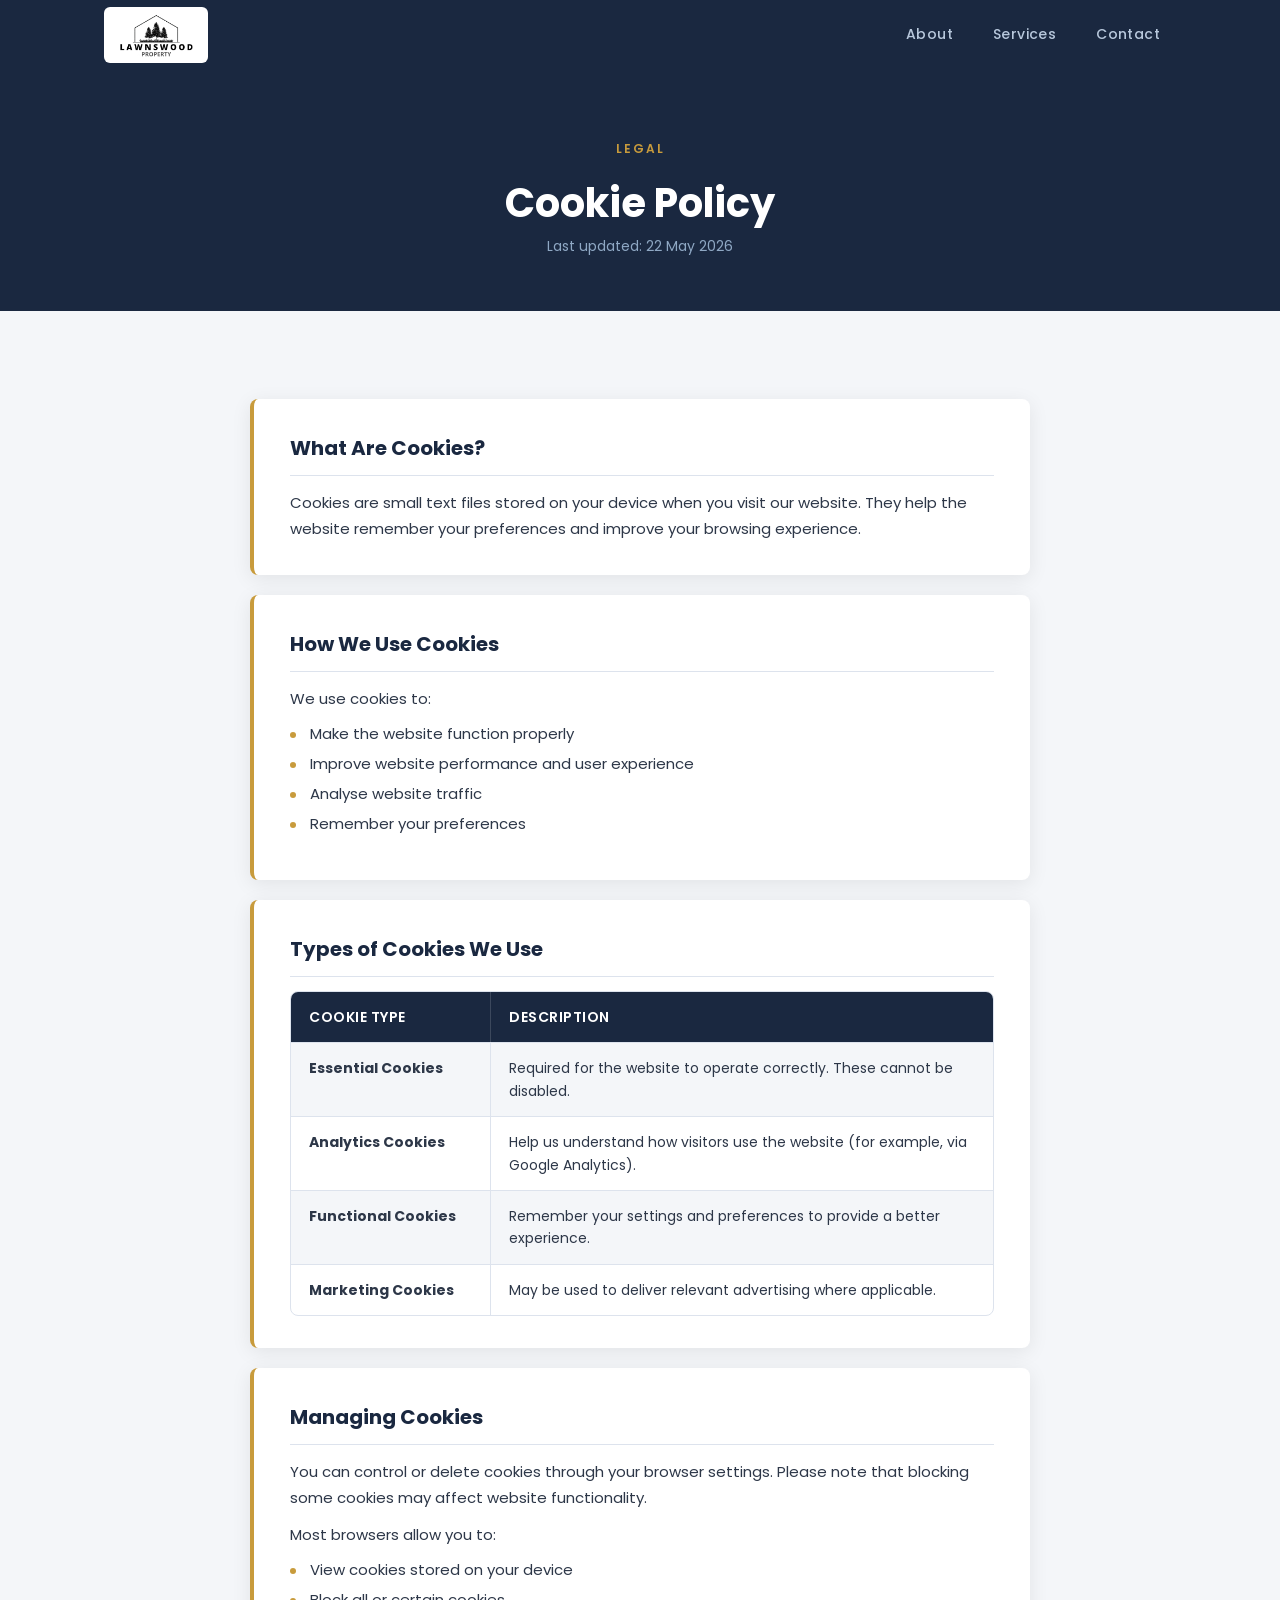
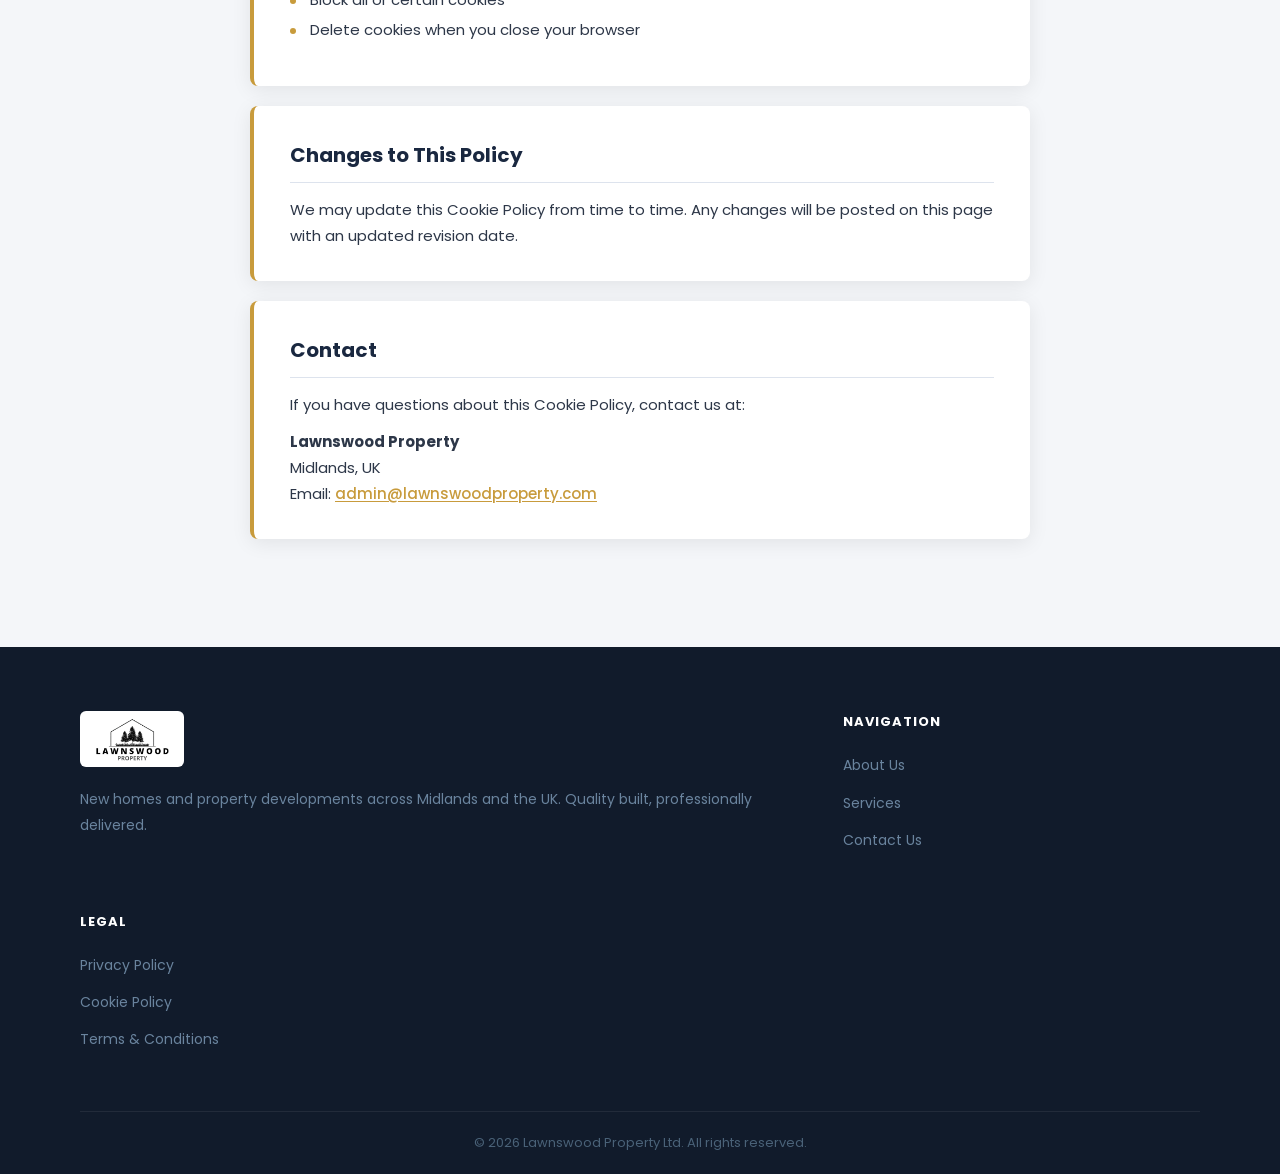
==== cookie-policy.html @ ce164199 "Add Privacy Policy, Cookie Policy, and Terms & Conditions pages with legal links in footer Co-Author" ====
<!DOCTYPE html>
<html lang="en">
<head>
  <meta charset="UTF-8" />
  <meta name="viewport" content="width=device-width, initial-scale=1.0" />
  <title>Cookie Policy | Lawnswood Property</title>
  <link rel="preconnect" href="https://fonts.googleapis.com" />
  <link rel="preconnect" href="https://fonts.gstatic.com" crossorigin />
  <link href="https://fonts.googleapis.com/css2?family=Poppins:wght@300;400;500;600;700;800&display=swap" rel="stylesheet" />
  <link rel="stylesheet" href="style.css" />
  <link rel="stylesheet" href="legal.css" />
</head>
<body>

  <!-- HEADER -->
  <header class="site-header" id="header">
    <div class="container header-inner">
      <a href="index.html" class="logo">
        <img src="lawnswood-logo.png" alt="Lawnswood Property" class="logo-img" />
      </a>
      <nav class="main-nav" id="mainNav">
        <ul>
          <li><a href="index.html#about">About</a></li>
          <li><a href="index.html#services">Services</a></li>
          <li><a href="index.html#contact">Contact</a></li>
        </ul>
      </nav>
      <button class="hamburger" id="hamburger" aria-label="Toggle menu" onclick="toggleMenu()">
        <span></span><span></span><span></span>
      </button>
    </div>
  </header>

  <!-- PAGE HERO -->
  <section class="legal-hero">
    <div class="container">
      <span class="eyebrow light">Legal</span>
      <h1>Cookie Policy</h1>
      <p>Last updated: 22 May 2026</p>
    </div>
  </section>

  <!-- CONTENT -->
  <section class="legal-content section bg-light">
    <div class="container">
      <div class="legal-body">

        <div class="legal-section">
          <h2>What Are Cookies?</h2>
          <p>Cookies are small text files stored on your device when you visit our website. They help the website remember your preferences and improve your browsing experience.</p>
        </div>

        <div class="legal-section">
          <h2>How We Use Cookies</h2>
          <p>We use cookies to:</p>
          <ul class="legal-list">
            <li>Make the website function properly</li>
            <li>Improve website performance and user experience</li>
            <li>Analyse website traffic</li>
            <li>Remember your preferences</li>
          </ul>
        </div>

        <div class="legal-section">
          <h2>Types of Cookies We Use</h2>
          <div class="cookie-table">
            <div class="cookie-row cookie-row--head">
              <div>Cookie Type</div>
              <div>Description</div>
            </div>
            <div class="cookie-row">
              <div><strong>Essential Cookies</strong></div>
              <div>Required for the website to operate correctly. These cannot be disabled.</div>
            </div>
            <div class="cookie-row">
              <div><strong>Analytics Cookies</strong></div>
              <div>Help us understand how visitors use the website (for example, via Google Analytics).</div>
            </div>
            <div class="cookie-row">
              <div><strong>Functional Cookies</strong></div>
              <div>Remember your settings and preferences to provide a better experience.</div>
            </div>
            <div class="cookie-row">
              <div><strong>Marketing Cookies</strong></div>
              <div>May be used to deliver relevant advertising where applicable.</div>
            </div>
          </div>
        </div>

        <div class="legal-section">
          <h2>Managing Cookies</h2>
          <p>You can control or delete cookies through your browser settings. Please note that blocking some cookies may affect website functionality.</p>
          <p>Most browsers allow you to:</p>
          <ul class="legal-list">
            <li>View cookies stored on your device</li>
            <li>Block all or certain cookies</li>
            <li>Delete cookies when you close your browser</li>
          </ul>
        </div>

        <div class="legal-section">
          <h2>Changes to This Policy</h2>
          <p>We may update this Cookie Policy from time to time. Any changes will be posted on this page with an updated revision date.</p>
        </div>

        <div class="legal-section">
          <h2>Contact</h2>
          <p>If you have questions about this Cookie Policy, contact us at:</p>
          <p><strong>Lawnswood Property</strong><br />Midlands, UK<br />Email: <a href="mailto:admin@lawnswoodproperty.com">admin@lawnswoodproperty.com</a></p>
        </div>

      </div>
    </div>
  </section>

  <!-- FOOTER -->
  <footer class="site-footer">
    <div class="container footer-inner">
      <div class="footer-col brand-col">
        <a href="index.html" class="logo footer-logo">
          <img src="lawnswood-logo.png" alt="Lawnswood Property" class="logo-img" />
        </a>
        <p>New homes and property developments across Midlands and the UK. Quality built, professionally delivered.</p>
      </div>
      <div class="footer-col">
        <h4>Navigation</h4>
        <ul>
          <li><a href="index.html#about">About Us</a></li>
          <li><a href="index.html#services">Services</a></li>
          <li><a href="index.html#contact">Contact Us</a></li>
        </ul>
      </div>
      <div class="footer-col">
        <h4>Legal</h4>
        <ul>
          <li><a href="privacy-policy.html">Privacy Policy</a></li>
          <li><a href="cookie-policy.html">Cookie Policy</a></li>
          <li><a href="terms-conditions.html">Terms &amp; Conditions</a></li>
        </ul>
      </div>
    </div>
    <div class="footer-bottom">
      <div class="container">
        <p>&copy; <span id="year"></span> Lawnswood Property Ltd. All rights reserved.</p>
      </div>
    </div>
  </footer>

  <script>
    document.getElementById('year').textContent = new Date().getFullYear();
    const header = document.getElementById('header');
    window.addEventListener('scroll', () => {
      header.classList.toggle('scrolled', window.scrollY > 40);
    });
    function toggleMenu() {
      document.getElementById('mainNav').classList.toggle('open');
      document.getElementById('hamburger').classList.toggle('active');
    }
    document.addEventListener('click', (e) => {
      const nav = document.getElementById('mainNav');
      const btn = document.getElementById('hamburger');
      if (!nav.contains(e.target) && !btn.contains(e.target)) {
        nav.classList.remove('open');
        btn.classList.remove('active');
      }
    });
  </script>

</body>
</html>
---- style.css ----
/* ===========================
   LAWNSWOOD PROPERTY – STYLES
   =========================== */

/* ---- RESET & VARIABLES ---- */
*, *::before, *::after { box-sizing: border-box; margin: 0; padding: 0; }

:root {
  --navy:      #1a2840;
  --navy-deep: #111b2b;
  --gold:      #c89b3c;
  --gold-dark: #a87c28;
  --light:     #f4f6f9;
  --white:     #ffffff;
  --text:      #2d3748;
  --muted:     #64748b;
  --border:    #dde3ed;
  --radius:    8px;
  --shadow:    0 4px 20px rgba(0,0,0,0.08);
  --shadow-lg: 0 10px 40px rgba(0,0,0,0.12);
  --transition: 0.25s ease;
  --font: 'Poppins', 'Segoe UI', Arial, sans-serif;
  --max-w: 1120px;
}

html { scroll-behavior: smooth; }

body {
  font-family: var(--font);
  color: var(--text);
  line-height: 1.7;
  font-size: 16px;
  overflow-x: hidden;
}

a { color: inherit; text-decoration: none; transition: color var(--transition); }
ul { list-style: none; }
img { display: block; max-width: 100%; height: auto; }
address { font-style: normal; }

/* ---- LAYOUT ---- */
.container {
  max-width: var(--max-w);
  margin: 0 auto;
  padding: 0 24px;
}

.section { padding: 88px 0; }
.bg-light { background: var(--light); }
.bg-navy  { background: var(--navy); }

.two-col {
  display: grid;
  grid-template-columns: 1fr 1fr;
  gap: 64px;
  align-items: center;
}

/* ---- EYEBROW / SECTION HEADS ---- */
.eyebrow {
  display: inline-block;
  font-size: 12px;
  font-weight: 600;
  letter-spacing: 2px;
  text-transform: uppercase;
  color: var(--gold);
  margin-bottom: 10px;
}
.eyebrow.light { color: var(--gold); }

.section-head {
  text-align: center;
  margin-bottom: 52px;
}

.section-title {
  font-size: 32px;
  font-weight: 700;
  color: var(--navy);
  line-height: 1.25;
  margin-bottom: 12px;
}
.section-title.light { color: var(--white); }

.section-sub {
  color: var(--muted);
  font-size: 16px;
  max-width: 560px;
  margin: 0 auto;
}

/* ---- HEADER ---- */
.site-header {
  background: var(--navy);
  position: sticky;
  top: 0;
  z-index: 1000;
  transition: box-shadow var(--transition);
}
.site-header.scrolled {
  box-shadow: 0 2px 24px rgba(0,0,0,0.30);
}

.header-inner {
  display: flex;
  align-items: center;
  justify-content: space-between;
  height: 70px;
  gap: 20px;
}

.logo {
  display: flex;
  align-items: center;
  flex-shrink: 0;
  background: #ffffff;
  padding: 5px 14px;
  border-radius: 6px;
  transition: opacity 0.2s;
}
.logo:hover { opacity: 0.9; }

.logo-img {
  height: 46px;
  width: auto;
  display: block;
}

/* Footer logo - Matching Header Style */
.footer-logo {
  display: inline-flex;
  align-items: center;
  background: #ffffff;
  padding: 5px 14px;
  border-radius: 6px;
  transition: opacity 0.2s;
  margin-bottom: 20px;
}
.footer-logo:hover { opacity: 0.9; }

.footer-logo .logo-img { 
  height: 46px; 
  width: auto;
  display: block;
}

.main-nav ul {
  display: flex;
  align-items: center;
  gap: 8px;
}
.main-nav a {
  display: block;
  padding: 8px 16px;
  color: #b8c8dc;
  font-size: 14px;
  font-weight: 500;
  letter-spacing: 0.4px;
  border-radius: 4px;
  transition: color var(--transition), background var(--transition);
}
.main-nav a:hover { color: var(--white); background: rgba(255,255,255,0.08); }

/* Hamburger */
.hamburger {
  display: none;
  flex-direction: column;
  justify-content: center;
  gap: 5px;
  width: 40px;
  height: 40px;
  background: none;
  border: none;
  cursor: pointer;
  padding: 4px;
  flex-shrink: 0;
}
.hamburger span {
  display: block;
  height: 2px;
  background: var(--white);
  border-radius: 2px;
  transition: transform 0.3s, opacity 0.3s, width 0.3s;
  width: 100%;
}
.hamburger.active span:nth-child(1) { transform: translateY(7px) rotate(45deg); }
.hamburger.active span:nth-child(2) { opacity: 0; width: 0; }
.hamburger.active span:nth-child(3) { transform: translateY(-7px) rotate(-45deg); }

/* ---- HERO ---- */
.hero {
  position: relative;
  min-height: 600px;
  display: flex;
  align-items: center;
}

.hero-bg {
  position: absolute;
  inset: 0;
  overflow: hidden;
}
.hero-img-placeholder {
  width: 100%;
  height: 100%;
  background: linear-gradient(135deg, #1a2840 0%, #2c4a6e 45%, #3a6490 100%);
}

.hero-overlay {
  position: absolute;
  inset: 0;
  z-index: 2;
  display: flex;
  align-items: center;
  width: 100%;
  background: linear-gradient(
    105deg,
    rgba(10,18,32,0.88) 0%,
    rgba(10,18,32,0.70) 55%,
    rgba(10,18,32,0.20) 100%
  );
}

.hero-content { max-width: 600px; }

.hero-tag {
  display: inline-block;
  background: var(--gold);
  color: var(--white);
  font-size: 11px;
  font-weight: 600;
  letter-spacing: 2px;
  text-transform: uppercase;
  padding: 6px 14px;
  border-radius: 4px;
  margin-bottom: 20px;
}

.hero-overlay h1 {
  font-size: clamp(30px, 5vw, 50px);
  font-weight: 800;
  color: var(--white);
  line-height: 1.15;
  margin-bottom: 18px;
}

.hero-sub {
  color: #b0c4d8;
  font-size: 17px;
  margin-bottom: 36px;
  max-width: 480px;
}

.desktop-br { display: inline; }

.hero-btns { display: flex; gap: 14px; flex-wrap: wrap; }

/* ---- BUTTONS ---- */
.btn-primary {
  display: inline-block;
  background: var(--gold);
  color: var(--white);
  padding: 14px 32px;
  border-radius: var(--radius);
  font-weight: 600;
  font-size: 15px;
  border: 2px solid var(--gold);
  cursor: pointer;
  font-family: var(--font);
  transition: background var(--transition), transform var(--transition), box-shadow var(--transition);
}
.btn-primary:hover {
  background: var(--gold-dark);
  border-color: var(--gold-dark);
  transform: translateY(-2px);
  box-shadow: 0 6px 20px rgba(200,155,60,0.35);
}
.btn-full { width: 100%; text-align: center; }

.btn-ghost {
  display: inline-block;
  background: transparent;
  color: var(--white);
  padding: 14px 32px;
  border-radius: var(--radius);
  font-weight: 600;
  font-size: 15px;
  border: 2px solid rgba(255,255,255,0.5);
  transition: border-color var(--transition), background var(--transition);
}
.btn-ghost:hover { border-color: var(--white); background: rgba(255,255,255,0.08); }

.btn-secondary {
  display: inline-block;
  background: transparent;
  color: var(--navy);
  padding: 13px 30px;
  border-radius: var(--radius);
  font-weight: 600;
  font-size: 15px;
  border: 2px solid var(--navy);
  transition: background var(--transition), color var(--transition);
}
.btn-secondary:hover { background: var(--navy); color: var(--white); }

.btn-outline {
  display: inline-block;
  background: transparent;
  color: var(--gold);
  padding: 10px 24px;
  border-radius: var(--radius);
  font-weight: 600;
  font-size: 14px;
  border: 2px solid var(--gold);
  transition: background var(--transition), color var(--transition);
}
.btn-outline:hover { background: var(--gold); color: var(--white); }

/* ---- WELCOME / ABOUT ---- */
.welcome .text-col h2 {
  font-size: clamp(22px, 3vw, 30px);
  font-weight: 700;
  color: var(--navy);
  margin-bottom: 16px;
  line-height: 1.3;
}
.welcome .text-col p { color: var(--muted); margin-bottom: 14px; }

.img-placeholder {
  background: linear-gradient(135deg, #c8d8ea 0%, #a8bdd4 100%);
  border-radius: var(--radius);
  height: 380px;
  display: flex;
  align-items: center;
  justify-content: center;
  color: #6e8ea8;
  font-size: 14px;
  letter-spacing: 0.5px;
  border: 2px dashed #9ab4cc;
}

.stats-row {
  display: grid;
  grid-template-columns: repeat(3, 1fr);
  gap: 16px;
  margin: 28px 0 32px;
  border-top: 1px solid var(--border);
  padding-top: 28px;
}
.stat { text-align: center; }
.stat strong {
  display: block;
  font-size: 28px;
  font-weight: 800;
  color: var(--gold);
  line-height: 1;
  margin-bottom: 4px;
}
.stat span { font-size: 12px; color: var(--muted); font-weight: 500; text-transform: uppercase; letter-spacing: 0.5px; }

/* ---- SERVICES / CARDS ---- */
.cards {
  display: grid;
  grid-template-columns: repeat(3, 1fr);
  gap: 28px;
}

.card {
  background: var(--white);
  border-radius: var(--radius);
  padding: 40px 32px;
  text-align: center;
  box-shadow: var(--shadow);
  border-top: 4px solid var(--gold);
  transition: transform var(--transition), box-shadow var(--transition);
}
.card:hover { transform: translateY(-6px); box-shadow: var(--shadow-lg); }

.card-icon {
  width: 56px;
  height: 56px;
  margin: 0 auto 20px;
  color: var(--gold);
  background: rgba(200,155,60,0.10);
  border-radius: 50%;
  display: flex;
  align-items: center;
  justify-content: center;
  padding: 14px;
}
.card-icon svg { width: 100%; height: 100%; }

.card h3 {
  font-size: 18px;
  font-weight: 700;
  color: var(--navy);
  margin-bottom: 10px;
}
.card p { color: var(--muted); font-size: 15px; }

/* ---- PROPERTIES ---- */
.properties-grid {
  display: grid;
  grid-template-columns: repeat(3, 1fr);
  gap: 28px;
}

.property-card {
  background: var(--white);
  border-radius: var(--radius);
  overflow: hidden;
  box-shadow: var(--shadow);
  transition: transform var(--transition), box-shadow var(--transition);
  display: flex;
  flex-direction: column;
}
.property-card:hover { transform: translateY(-6px); box-shadow: var(--shadow-lg); }

.prop-img-placeholder {
  background: linear-gradient(135deg, #c0d4e8 0%, #9ab4cc 100%);
  height: 210px;
  display: flex;
  align-items: center;
  justify-content: center;
  color: #5a80a0;
  font-size: 13px;
  letter-spacing: 0.5px;
  border-bottom: 2px dashed #88aac4;
  flex-shrink: 0;
}

.prop-info {
  padding: 24px;
  display: flex;
  flex-direction: column;
  flex: 1;
}

.prop-location {
  display: flex;
  align-items: center;
  gap: 5px;
  color: var(--gold);
  font-size: 13px;
  font-weight: 600;
  margin-bottom: 8px;
}
.prop-location svg { flex-shrink: 0; }

.prop-info h3 {
  font-size: 18px;
  font-weight: 700;
  color: var(--navy);
  margin-bottom: 10px;
}
.prop-info p { color: var(--muted); font-size: 14px; margin-bottom: 20px; flex: 1; }

/* ---- WHY ---- */
.why-grid {
  display: grid;
  grid-template-columns: repeat(4, 1fr);
  gap: 28px;
}

.why-item {
  padding: 32px 20px;
  border-radius: var(--radius);
  background: rgba(255,255,255,0.04);
  border: 1px solid rgba(255,255,255,0.07);
  text-align: center;
  transition: background var(--transition);
}
.why-item:hover { background: rgba(255,255,255,0.08); }

.why-num {
  display: block;
  font-size: 42px;
  font-weight: 800;
  color: var(--gold);
  line-height: 1;
  margin-bottom: 12px;
}
.why-item h4 {
  font-size: 16px;
  font-weight: 700;
  color: var(--white);
  margin-bottom: 10px;
}
.why-item p { color: #8fa8c4; font-size: 14px; line-height: 1.6; }

/* ---- CONTACT ---- */
.contact-centered {
  max-width: 680px;
  margin: 0 auto;
}

.contact-email-wrap {
  display: flex;
  flex-direction: column;
  align-items: center;
  gap: 24px;
  padding: 48px 32px;
  background: var(--white);
  border-radius: var(--radius);
  box-shadow: var(--shadow);
  border-top: 4px solid var(--gold);
  text-align: center;
}

.contact-email-text {
  font-size: 18px;
  font-weight: 600;
  color: var(--navy);
  letter-spacing: 0.3px;
}

.contact-info { display: flex; flex-direction: column; gap: 28px; }

.info-item {
  display: flex;
  align-items: flex-start;
  gap: 16px;
  padding: 20px;
  background: var(--white);
  border-radius: var(--radius);
  box-shadow: var(--shadow);
  border-left: 4px solid var(--gold);
}
.info-icon {
  width: 40px;
  height: 40px;
  background: rgba(200,155,60,0.12);
  border-radius: 50%;
  display: flex;
  align-items: center;
  justify-content: center;
  color: var(--gold);
  flex-shrink: 0;
  padding: 8px;
}
.info-icon svg { width: 100%; height: 100%; }
.info-item div strong {
  display: block;
  font-size: 13px;
  font-weight: 600;
  color: var(--navy);
  text-transform: uppercase;
  letter-spacing: 0.5px;
  margin-bottom: 4px;
}
.info-item div a,
.info-item div span {
  font-size: 15px;
  color: var(--muted);
}
.info-item div a:hover { color: var(--gold); }

/* FORM */
.contact-form {
  background: var(--white);
  border-radius: var(--radius);
  padding: 40px;
  box-shadow: var(--shadow);
  display: flex;
  flex-direction: column;
  gap: 18px;
}

.form-row {
  display: grid;
  grid-template-columns: 1fr 1fr;
  gap: 18px;
}

.form-group { display: flex; flex-direction: column; gap: 6px; }
.form-group label { font-size: 13px; font-weight: 600; color: var(--navy); }

.form-group input,
.form-group select,
.form-group textarea {
  padding: 12px 16px;
  border: 1.5px solid var(--border);
  border-radius: var(--radius);
  font-size: 15px;
  font-family: var(--font);
  color: var(--text);
  background: var(--white);
  transition: border-color var(--transition), box-shadow var(--transition);
  resize: vertical;
  appearance: none;
}
.form-group input:focus,
.form-group select:focus,
.form-group textarea:focus {
  outline: none;
  border-color: var(--gold);
  box-shadow: 0 0 0 3px rgba(200,155,60,0.15);
}
.form-group select { background-image: url("data:image/svg+xml,%3Csvg xmlns='http://www.w3.org/2000/svg' width='12' height='8' viewBox='0 0 12 8'%3E%3Cpath d='M1 1l5 5 5-5' stroke='%2364748b' stroke-width='1.5' fill='none' stroke-linecap='round'/%3E%3C/svg%3E"); background-repeat: no-repeat; background-position: right 16px center; padding-right: 40px; }

.form-msg {
  margin-top: 8px;
  padding: 12px 16px;
  border-radius: var(--radius);
  font-size: 14px;
  font-weight: 500;
}
.form-msg.success { background: #d4edda; color: #155724; border: 1px solid #c3e6cb; }

/* ---- FOOTER ---- */
.site-footer { background: var(--navy-deep); color: #8a9fb8; }

.footer-inner {
  display: grid;
  grid-template-columns: 2fr 1fr;
  gap: 48px;
  padding: 64px 0 48px;
  border-bottom: 1px solid rgba(255,255,255,0.07);
}

.footer-col p { font-size: 14px; line-height: 1.8; color: #6a849e; }
.footer-col address p { margin-bottom: 4px; }
.footer-col address a { color: #6a849e; transition: color var(--transition); }
.footer-col address a:hover { color: var(--gold); }

.footer-col h4 {
  font-size: 13px;
  font-weight: 700;
  color: var(--white);
  text-transform: uppercase;
  letter-spacing: 1px;
  margin-bottom: 18px;
}
.footer-col ul li { margin-bottom: 10px; }
.footer-col ul a { font-size: 14px; color: #6a849e; transition: color var(--transition); }
.footer-col ul a:hover { color: var(--gold); }

.footer-bottom { padding: 20px 0; }
.footer-bottom p { font-size: 13px; color: #4a6278; text-align: center; }

/* ---- IMAGE STYLES ---- */

/* Hero real image */
.hero-bg img {
  position: absolute;
  inset: 0;
  width: 100%;
  height: 100%;
  object-fit: cover;
  object-position: center;
  display: block;
}

/* About section real image */
.about-img {
  width: 100%;
  height: 400px;
  object-fit: cover;
  object-position: center;
  border-radius: var(--radius);
  box-shadow: var(--shadow-lg);
  display: block;
}

/* Property card real image */
.prop-img {
  width: 100%;
  height: 220px;
  object-fit: cover;
  object-position: center;
  display: block;
  transition: transform 0.4s ease;
}
.property-card:hover .prop-img { transform: scale(1.04); }
.property-card { overflow: hidden; }

/* ============================
   RESPONSIVE
   ============================ */

/* Tablet -1024px and below */
@media (max-width: 1024px) {
  .why-grid { grid-template-columns: repeat(2, 1fr); }
}

/* Small Tablet -860px and below */
@media (max-width: 860px) {
  .section { padding: 64px 0; }
  .section-title { font-size: 26px; }
  .section-head { margin-bottom: 40px; }

  .two-col { grid-template-columns: 1fr; gap: 40px; }

  /* Move image below text on mobile */
  .welcome .img-col { order: -1; }

  .cards { grid-template-columns: 1fr 1fr; }
  .properties-grid { grid-template-columns: 1fr 1fr; }

  .contact-grid { grid-template-columns: 1fr; gap: 40px; }

  .footer-inner {
    grid-template-columns: 1fr;
    gap: 32px;
    padding-top: 48px;
  }
  .brand-col { grid-column: 1 / -1; }

  /* Mobile nav */
  .hamburger { display: flex; }

  .main-nav {
    position: absolute;
    top: 70px;
    left: 0;
    right: 0;
    background: var(--navy-deep);
    overflow: hidden;
    max-height: 0;
    transition: max-height 0.35s ease, padding 0.35s ease;
    z-index: 999;
    border-top: 1px solid rgba(255,255,255,0.06);
  }
  .main-nav.open { max-height: 300px; padding: 12px 0 20px; }

  .main-nav ul { flex-direction: column; gap: 0; }
  .main-nav a {
    padding: 13px 28px;
    border-radius: 0;
    font-size: 15px;
    border-bottom: 1px solid rgba(255,255,255,0.05);
  }
}

/* Mobile -600px and below */
@media (max-width: 600px) {
  .section { padding: 52px 0; }

  .hero { min-height: 480px; }
  .hero-btns { flex-direction: column; gap: 12px; }
  .btn-primary, .btn-ghost, .btn-secondary { text-align: center; display: block; }
  .desktop-br { display: none; }

  .cards { grid-template-columns: 1fr; }
  .properties-grid { grid-template-columns: 1fr; }
  .why-grid { grid-template-columns: 1fr; }
  .footer-inner { 
    grid-template-columns: 1fr; 
    padding-left: 20px;
    padding-right: 20px;
  }
  .footer-bottom {
    padding-left: 20px;
    padding-right: 20px;
  }

  .form-row { grid-template-columns: 1fr; }

  .contact-form { padding: 28px 20px; }

  .stats-row { grid-template-columns: repeat(3, 1fr); gap: 8px; }
  .stat strong { font-size: 22px; }

  .img-placeholder { height: 260px; }

  .logo-text { font-size: 18px; }

  .section-title { font-size: 22px; }
}

/* Very small -380px and below */
@media (max-width: 380px) {
  .container { padding: 0 16px; }
  .hero-overlay h1 { font-size: 26px; }
  .stats-row { grid-template-columns: 1fr; }
}
---- legal.css ----
/* ---- LEGAL PAGES ---- */

.legal-hero {
  background: var(--navy);
  padding: 64px 0 52px;
  text-align: center;
}

.legal-hero h1 {
  font-size: 40px;
  font-weight: 700;
  color: var(--white);
  margin: 10px 0 8px;
  line-height: 1.2;
}

.legal-hero p {
  color: #8fa8c4;
  font-size: 14px;
}

/* Content body */
.legal-body {
  max-width: 780px;
  margin: 0 auto;
}

.legal-section {
  background: var(--white);
  border-radius: var(--radius);
  padding: 32px 36px;
  margin-bottom: 20px;
  box-shadow: var(--shadow);
  border-left: 4px solid var(--gold);
}

.legal-section h2 {
  font-size: 20px;
  font-weight: 700;
  color: var(--navy);
  margin-bottom: 14px;
  padding-bottom: 10px;
  border-bottom: 1px solid var(--border);
}

.legal-section h3 {
  font-size: 15px;
  font-weight: 600;
  color: var(--navy);
  margin: 18px 0 8px;
}

.legal-section p {
  color: var(--text);
  font-size: 15px;
  line-height: 1.75;
  margin-bottom: 10px;
}

.legal-section p:last-child { margin-bottom: 0; }

.legal-section a {
  color: var(--gold);
  font-weight: 500;
  text-decoration: underline;
  text-underline-offset: 2px;
}

.legal-section a:hover { color: var(--gold-dark); }

.legal-list {
  list-style: none;
  padding: 0;
  margin: 8px 0 12px;
}

.legal-list li {
  position: relative;
  padding-left: 20px;
  font-size: 15px;
  color: var(--text);
  margin-bottom: 6px;
  line-height: 1.6;
}

.legal-list li::before {
  content: '';
  position: absolute;
  left: 0;
  top: 10px;
  width: 6px;
  height: 6px;
  border-radius: 50%;
  background: var(--gold);
}

/* Cookie table */
.cookie-table {
  border: 1px solid var(--border);
  border-radius: var(--radius);
  overflow: hidden;
  margin-top: 14px;
}

.cookie-row {
  display: grid;
  grid-template-columns: 200px 1fr;
  gap: 0;
  border-bottom: 1px solid var(--border);
}

.cookie-row:last-child { border-bottom: none; }

.cookie-row--head {
  background: var(--navy);
  font-size: 13px;
  font-weight: 600;
  color: var(--white);
  letter-spacing: 0.5px;
  text-transform: uppercase;
}

.cookie-row > div {
  padding: 14px 18px;
  font-size: 14px;
  color: var(--text);
  line-height: 1.6;
  border-right: 1px solid var(--border);
}

.cookie-row > div:last-child { border-right: none; }
.cookie-row--head > div { color: var(--white); border-right-color: rgba(255,255,255,0.15); }

.cookie-row:nth-child(even) { background: var(--light); }

/* Responsive */
@media (max-width: 600px) {
  .legal-hero h1 { font-size: 28px; }
  .legal-section { padding: 22px 18px; }

  .cookie-row {
    grid-template-columns: 1fr;
  }
  .cookie-row--head > div:last-child,
  .cookie-row > div:first-child {
    border-bottom: 1px solid rgba(255,255,255,0.15);
  }
  .cookie-row > div:first-child {
    border-right: none;
    border-bottom: 1px solid var(--border);
    background: rgba(200,155,60,0.06);
  }
}
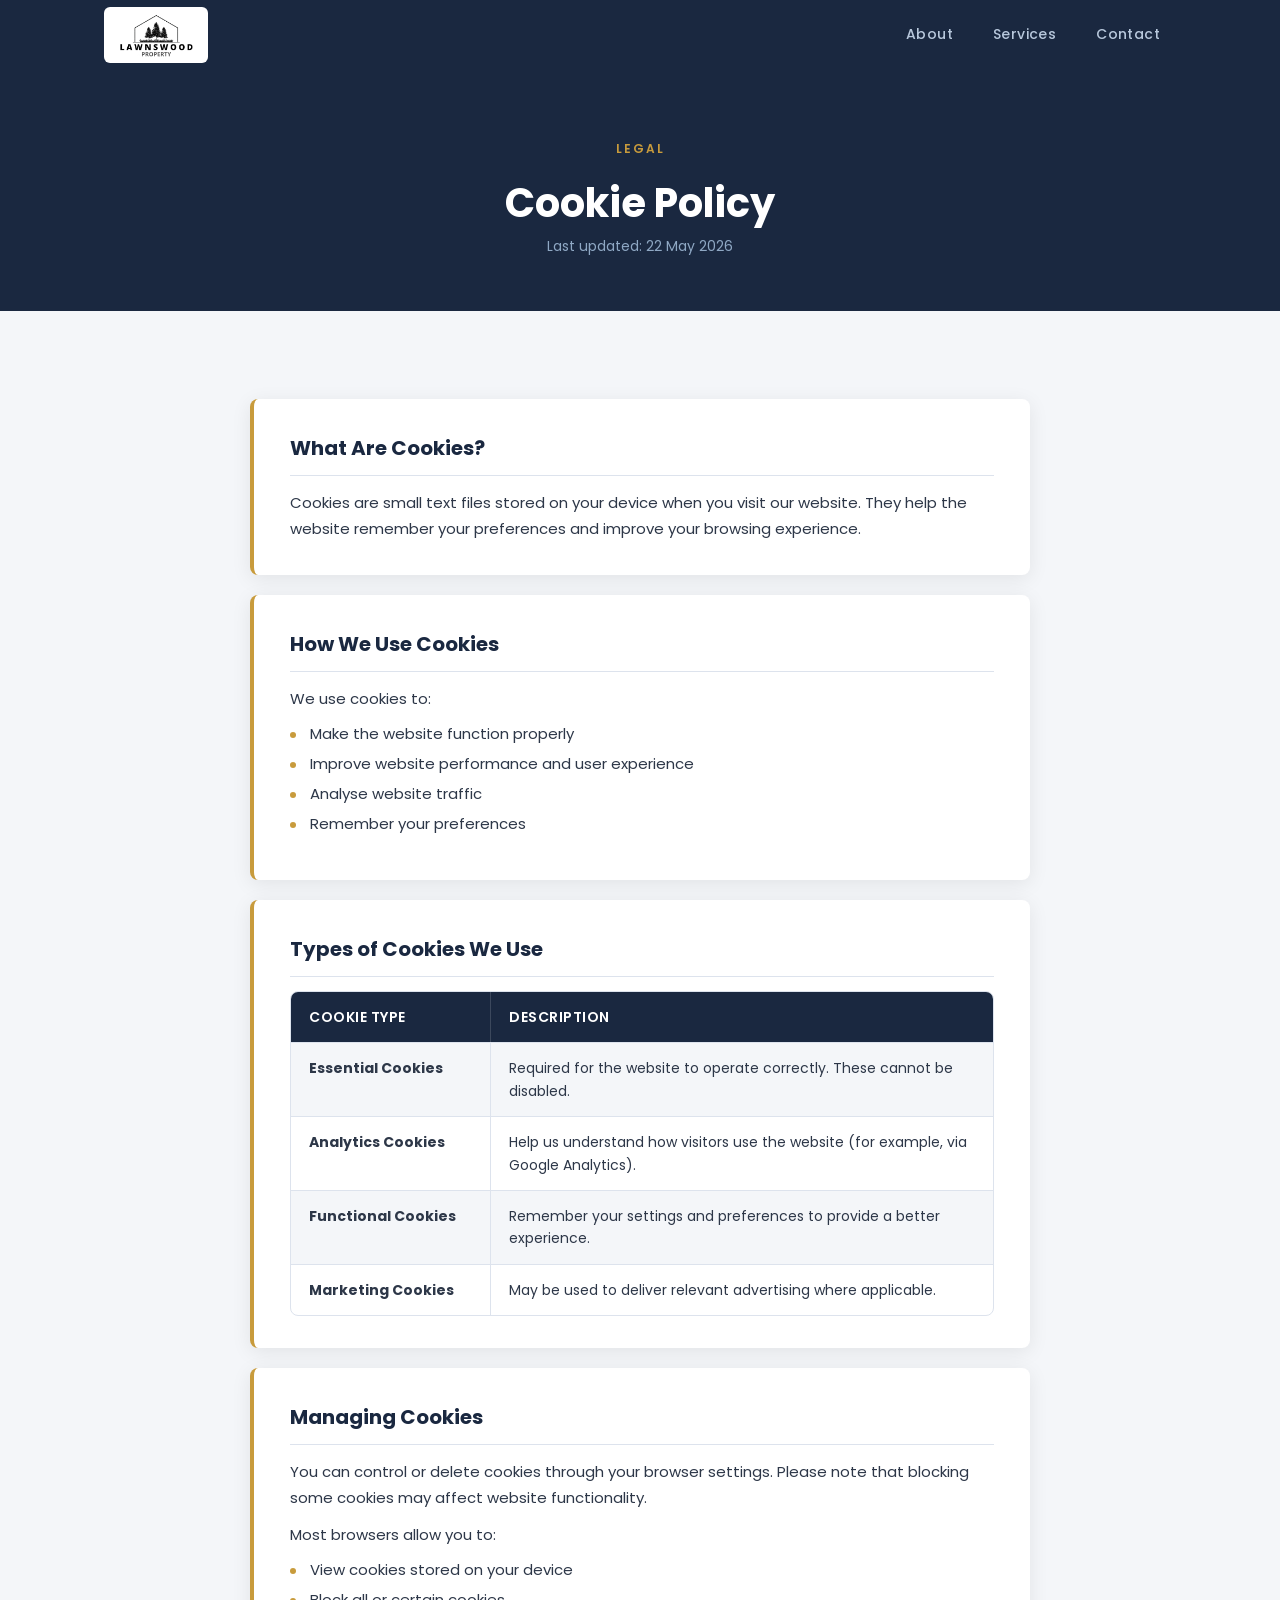
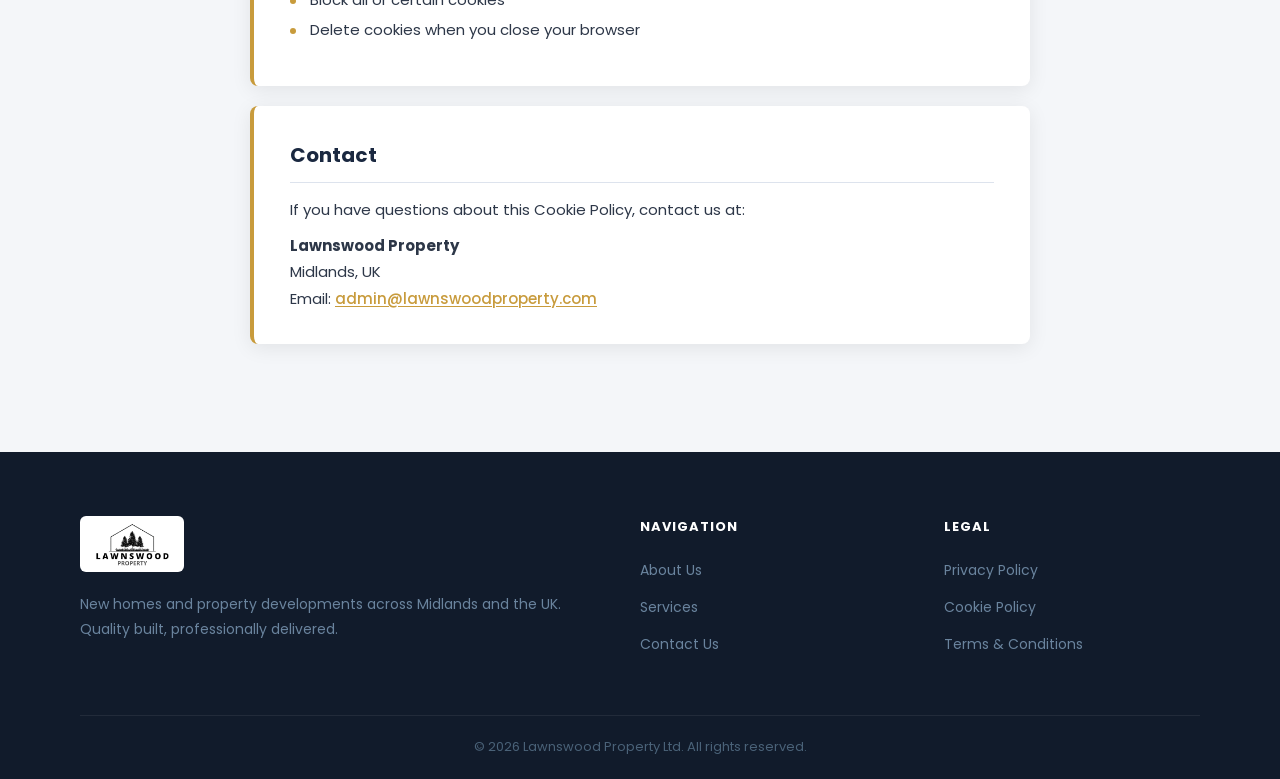
==== commit 705143b8: "Update HTML pages and add README with legal documents Co-Authored-By: Claude Sonnet 4.6 <noreply@ant" ====
--- a/cookie-policy.html
+++ b/cookie-policy.html
@@ -98,10 +98,10 @@
           </ul>
         </div>
 
-        <div class="legal-section">
+        <!-- <div class="legal-section">
           <h2>Changes to This Policy</h2>
           <p>We may update this Cookie Policy from time to time. Any changes will be posted on this page with an updated revision date.</p>
-        </div>
+        </div> -->
 
         <div class="legal-section">
           <h2>Contact</h2>
--- a/style.css
+++ b/style.css
@@ -341,7 +341,7 @@
 
 .stats-row {
   display: grid;
-  grid-template-columns: repeat(3, 1fr);
+  grid-template-columns: repeat(2, 1fr);
   gap: 16px;
   margin: 28px 0 32px;
   border-top: 1px solid var(--border);
@@ -612,7 +612,7 @@
 
 .footer-inner {
   display: grid;
-  grid-template-columns: 2fr 1fr;
+  grid-template-columns: 2fr 1fr 1fr;
   gap: 48px;
   padding: 64px 0 48px;
   border-bottom: 1px solid rgba(255,255,255,0.07);
@@ -678,42 +678,83 @@
    RESPONSIVE
    ============================ */
 
-/* Tablet -1024px and below */
+/* ── Large Desktop  ≤ 1200px ── */
+@media (max-width: 1200px) {
+  .why-grid  { grid-template-columns: repeat(2, 1fr); }
+  .footer-inner { gap: 36px; }
+}
+
+/* ── Laptop / iPad Landscape  ≤ 1024px ── */
 @media (max-width: 1024px) {
-  .why-grid { grid-template-columns: repeat(2, 1fr); }
-}
-
-/* Small Tablet -860px and below */
-@media (max-width: 860px) {
-  .section { padding: 64px 0; }
-  .section-title { font-size: 26px; }
-  .section-head { margin-bottom: 40px; }
-
-  .two-col { grid-template-columns: 1fr; gap: 40px; }
-
-  /* Move image below text on mobile */
+  .hero        { min-height: 520px; }
+  .cards       { gap: 20px; }
+  .footer-inner{ gap: 24px; }
+}
+
+/* ── iPad Portrait / Tablet  ≤ 768px ── */
+@media (max-width: 768px) {
+  body { font-size: 15px; }
+
+  .section       { padding: 56px 0; }
+  .section-title { font-size: 24px; }
+  .section-sub   { font-size: 14px; }
+  .section-head  { margin-bottom: 36px; }
+
+  /* Layout */
+  .two-col { grid-template-columns: 1fr; gap: 32px; }
   .welcome .img-col { order: -1; }
 
-  .cards { grid-template-columns: 1fr 1fr; }
-  .properties-grid { grid-template-columns: 1fr 1fr; }
-
-  .contact-grid { grid-template-columns: 1fr; gap: 40px; }
-
+  /* Hero */
+  .hero        { min-height: 480px; }
+  .hero-overlay h1 { font-size: clamp(24px, 5.5vw, 36px); }
+  .hero-sub    { font-size: 14px; margin-bottom: 24px; }
+  .desktop-br  { display: none; }
+
+  /* Buttons – compact on tablet */
+  .btn-primary,
+  .btn-ghost    { padding: 11px 24px; font-size: 14px; }
+  .btn-secondary{ padding: 10px 22px; font-size: 14px; }
+  .btn-outline  { padding: 9px 18px;  font-size: 13px; }
+
+  /* About image */
+  .about-img { height: 280px; }
+
+  /* Stats */
+  .stats-row   { gap: 12px; margin: 20px 0 24px; }
+  .stat strong { font-size: 24px; }
+
+  /* Services cards – 2 columns */
+  .cards { grid-template-columns: 1fr 1fr; gap: 16px; }
+  .card  { padding: 28px 18px; }
+  .card h3 { font-size: 16px; }
+  .card p  { font-size: 14px; }
+  .card-icon { width: 46px; height: 46px; padding: 11px; margin-bottom: 14px; }
+
+  /* Why – 2 columns */
+  .why-grid { grid-template-columns: repeat(2, 1fr); gap: 16px; }
+  .why-item { padding: 24px 16px; }
+  .why-num  { font-size: 34px; margin-bottom: 8px; }
+  .why-item h4 { font-size: 14px; }
+  .why-item p  { font-size: 13px; }
+
+  /* Contact */
+  .contact-email-wrap { padding: 32px 20px; gap: 16px; }
+  .contact-email-text { font-size: 15px; }
+  .contact-centered   { max-width: 100%; }
+
+  /* Footer – brand full-width, nav + legal side by side */
   .footer-inner {
-    grid-template-columns: 1fr;
-    gap: 32px;
-    padding-top: 48px;
+    grid-template-columns: 1fr 1fr;
+    gap: 24px;
+    padding: 44px 0 36px;
   }
   .brand-col { grid-column: 1 / -1; }
 
   /* Mobile nav */
   .hamburger { display: flex; }
-
   .main-nav {
     position: absolute;
-    top: 70px;
-    left: 0;
-    right: 0;
+    top: 70px; left: 0; right: 0;
     background: var(--navy-deep);
     overflow: hidden;
     max-height: 0;
@@ -721,56 +762,101 @@
     z-index: 999;
     border-top: 1px solid rgba(255,255,255,0.06);
   }
-  .main-nav.open { max-height: 300px; padding: 12px 0 20px; }
-
+  .main-nav.open { max-height: 320px; padding: 10px 0 18px; }
   .main-nav ul { flex-direction: column; gap: 0; }
-  .main-nav a {
-    padding: 13px 28px;
+  .main-nav a  {
+    padding: 12px 24px;
     border-radius: 0;
-    font-size: 15px;
+    font-size: 14px;
     border-bottom: 1px solid rgba(255,255,255,0.05);
   }
 }
 
-/* Mobile -600px and below */
-@media (max-width: 600px) {
-  .section { padding: 52px 0; }
-
-  .hero { min-height: 480px; }
-  .hero-btns { flex-direction: column; gap: 12px; }
-  .btn-primary, .btn-ghost, .btn-secondary { text-align: center; display: block; }
-  .desktop-br { display: none; }
-
-  .cards { grid-template-columns: 1fr; }
-  .properties-grid { grid-template-columns: 1fr; }
-  .why-grid { grid-template-columns: 1fr; }
-  .footer-inner { 
-    grid-template-columns: 1fr; 
-    padding-left: 20px;
-    padding-right: 20px;
+/* ── Mobile  ≤ 480px ── */
+@media (max-width: 480px) {
+  body { font-size: 14px; }
+
+  .section       { padding: 44px 0; }
+  .section-title { font-size: 20px; }
+  .section-sub   { font-size: 13px; }
+  .section-head  { margin-bottom: 28px; }
+
+  /* Hero */
+  .hero        { min-height: 400px; }
+  .hero-overlay h1 { font-size: clamp(20px, 6.5vw, 28px); line-height: 1.2; }
+  .hero-sub    { font-size: 13px; margin-bottom: 20px; }
+  .hero-btns   { flex-direction: column; gap: 10px; }
+  .hero-btns a { width: 100%; text-align: center; }
+
+  /* Buttons – small on mobile */
+  .btn-primary,
+  .btn-ghost    { padding: 10px 20px; font-size: 13px; }
+  .btn-secondary{ padding: 9px  18px; font-size: 13px; }
+  .btn-outline  { padding: 8px  16px; font-size: 12px; }
+
+  /* About */
+  .about-img   { height: 200px; }
+  .welcome .text-col h2 { font-size: 18px; }
+  .welcome .text-col p  { font-size: 13px; margin-bottom: 10px; }
+
+  .stats-row   { gap: 10px; margin: 16px 0 20px; padding-top: 18px; }
+  .stat strong { font-size: 22px; }
+  .stat span   { font-size: 11px; }
+  .img-placeholder { height: 200px; }
+
+  /* Services – single column */
+  .cards { grid-template-columns: 1fr; gap: 12px; }
+  .card  { padding: 20px 16px; }
+  .card h3 { font-size: 15px; margin-bottom: 8px; }
+  .card p  { font-size: 13px; }
+  .card-icon { width: 40px; height: 40px; padding: 9px; margin-bottom: 12px; }
+
+  /* Why – single column */
+  .why-grid { grid-template-columns: 1fr; gap: 10px; }
+  .why-item { padding: 20px 14px; }
+  .why-num  { font-size: 28px; margin-bottom: 6px; }
+  .why-item h4 { font-size: 13px; margin-bottom: 6px; }
+  .why-item p  { font-size: 12px; line-height: 1.5; }
+
+  /* Contact */
+  .contact-email-wrap { padding: 24px 16px; gap: 14px; }
+  .contact-email-text { font-size: 13px; word-break: break-all; }
+
+  /* Footer – single column */
+  .footer-inner {
+    grid-template-columns: 1fr;
+    gap: 24px;
+    padding: 36px 0 28px;
   }
-  .footer-bottom {
-    padding-left: 20px;
-    padding-right: 20px;
-  }
-
-  .form-row { grid-template-columns: 1fr; }
-
-  .contact-form { padding: 28px 20px; }
-
-  .stats-row { grid-template-columns: repeat(3, 1fr); gap: 8px; }
-  .stat strong { font-size: 22px; }
-
-  .img-placeholder { height: 260px; }
-
-  .logo-text { font-size: 18px; }
-
-  .section-title { font-size: 22px; }
-}
-
-/* Very small -380px and below */
-@media (max-width: 380px) {
-  .container { padding: 0 16px; }
-  .hero-overlay h1 { font-size: 26px; }
-  .stats-row { grid-template-columns: 1fr; }
-}
+  .brand-col { grid-column: auto; }
+  .footer-col p    { font-size: 13px; }
+  .footer-col h4   { font-size: 12px; margin-bottom: 12px; }
+  .footer-col ul a { font-size: 13px; }
+  .footer-col ul li{ margin-bottom: 8px; }
+  .footer-bottom   { padding: 14px 0; }
+  .footer-bottom p { font-size: 12px; }
+
+  /* Form */
+  .form-row       { grid-template-columns: 1fr; }
+  .contact-form   { padding: 20px 16px; }
+}
+
+/* ── Small Mobile  ≤ 360px ── */
+@media (max-width: 360px) {
+  .container   { padding: 0 14px; }
+  .logo-img    { height: 36px; }
+  .header-inner{ height: 60px; }
+  .main-nav    { top: 60px; }
+
+  .hero        { min-height: 360px; }
+  .hero-overlay h1 { font-size: 19px; }
+  .hero-sub    { font-size: 12px; }
+
+  .btn-primary,
+  .btn-ghost    { padding: 9px 16px; font-size: 12px; }
+  .btn-secondary{ padding: 8px 14px; font-size: 12px; }
+
+  .card  { padding: 16px 14px; }
+  .card h3{ font-size: 14px; }
+  .section-title { font-size: 18px; }
+}
--- a/legal.css
+++ b/legal.css
@@ -133,21 +133,44 @@
 
 .cookie-row:nth-child(even) { background: var(--light); }
 
-/* Responsive */
-@media (max-width: 600px) {
+/* ── Responsive ── */
+
+@media (max-width: 768px) {
+  .legal-hero    { padding: 44px 0 34px; }
   .legal-hero h1 { font-size: 28px; }
-  .legal-section { padding: 22px 18px; }
+  .legal-body    { max-width: 100%; }
+  .legal-section { padding: 24px 20px; }
+  .legal-section h2 { font-size: 18px; }
+}
 
-  .cookie-row {
-    grid-template-columns: 1fr;
-  }
-  .cookie-row--head > div:last-child,
-  .cookie-row > div:first-child {
-    border-bottom: 1px solid rgba(255,255,255,0.15);
-  }
+@media (max-width: 480px) {
+  .legal-hero    { padding: 36px 0 26px; }
+  .legal-hero h1 { font-size: 22px; }
+  .legal-hero p  { font-size: 12px; }
+  .legal-section { padding: 18px 14px; margin-bottom: 12px; }
+  .legal-section h2 { font-size: 16px; margin-bottom: 10px; padding-bottom: 8px; }
+  .legal-section h3 { font-size: 13px; margin: 14px 0 6px; }
+  .legal-section p  { font-size: 13px; line-height: 1.65; }
+  .legal-list li    { font-size: 13px; padding-left: 16px; }
+  .legal-list li::before { top: 8px; width: 5px; height: 5px; }
+
+  .cookie-table  { font-size: 13px; }
+  .cookie-row    { grid-template-columns: 1fr; }
+  .cookie-row > div { padding: 10px 14px; }
   .cookie-row > div:first-child {
     border-right: none;
     border-bottom: 1px solid var(--border);
     background: rgba(200,155,60,0.06);
+    font-weight: 600;
+  }
+  .cookie-row--head > div:first-child {
+    border-bottom: 1px solid rgba(255,255,255,0.15);
+    background: var(--navy);
   }
 }
+
+@media (max-width: 360px) {
+  .legal-hero h1 { font-size: 19px; }
+  .legal-section { padding: 14px 12px; }
+  .legal-section h2 { font-size: 15px; }
+}
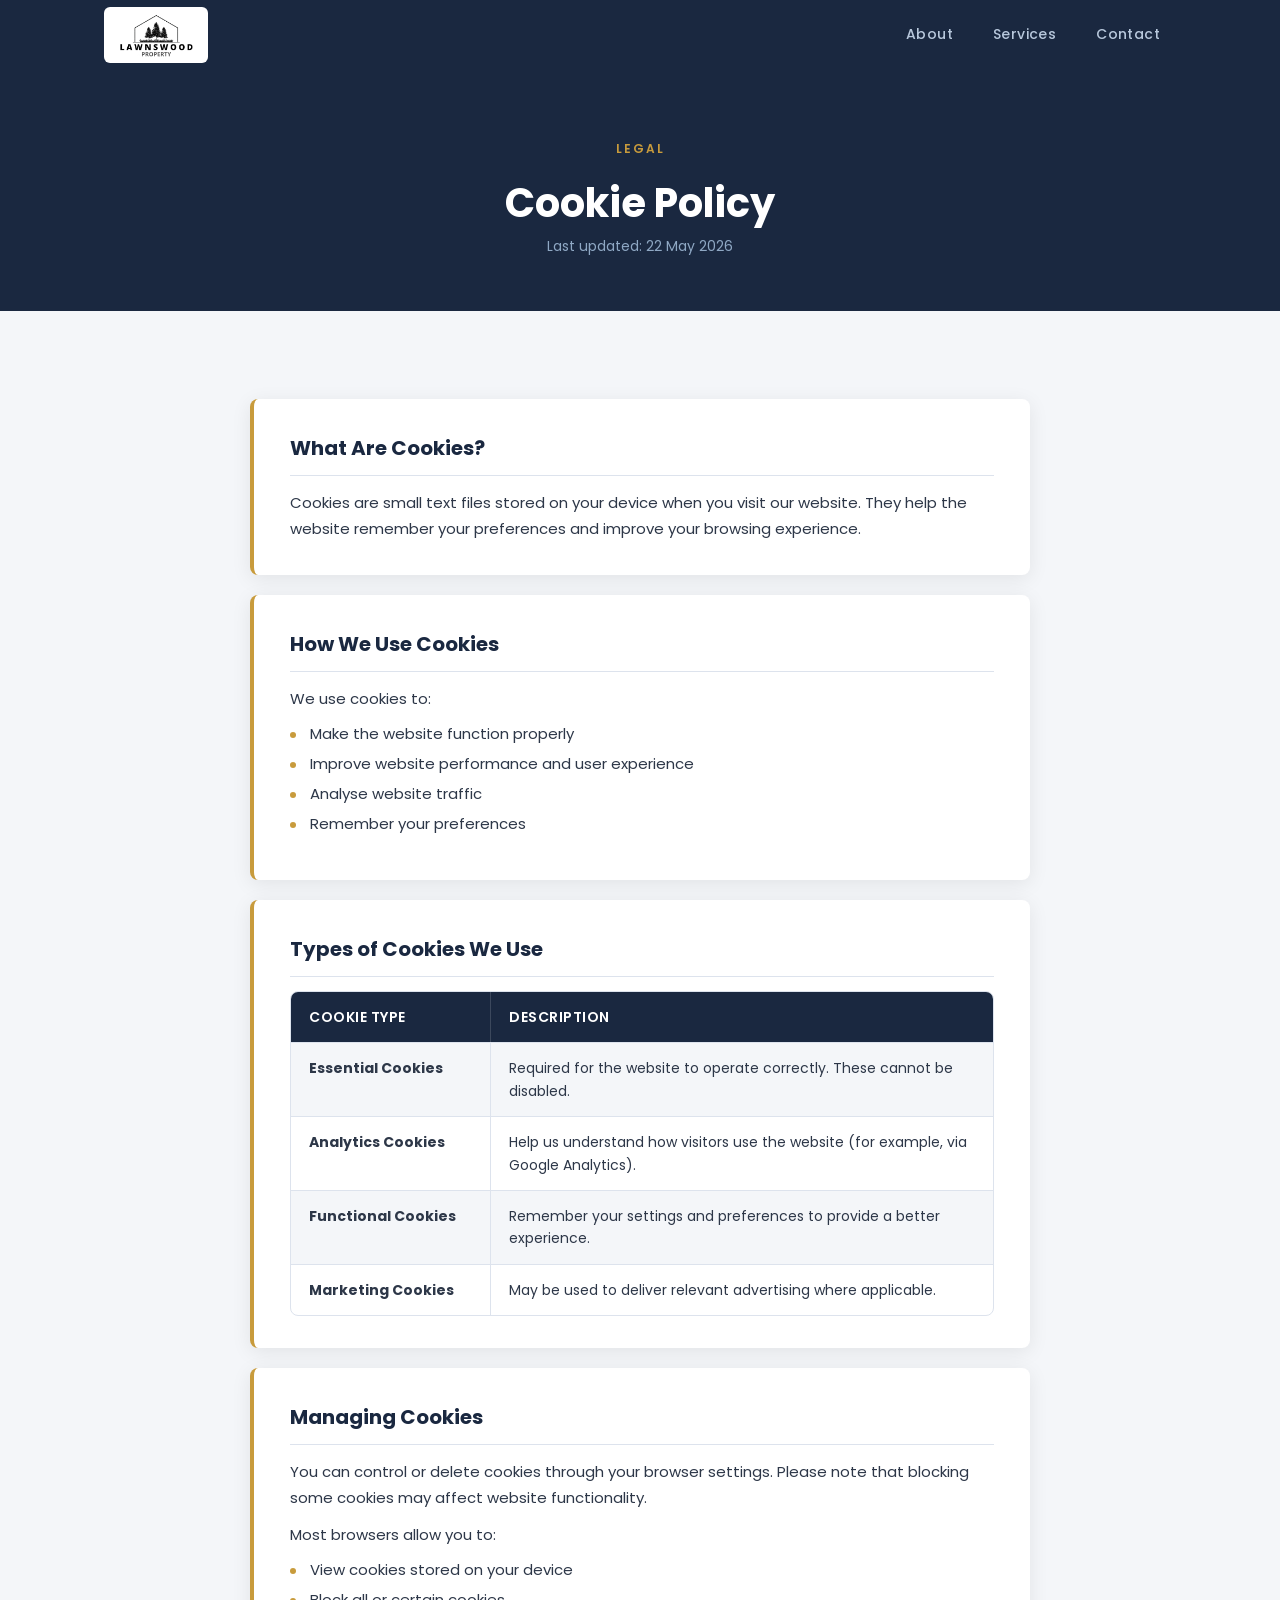
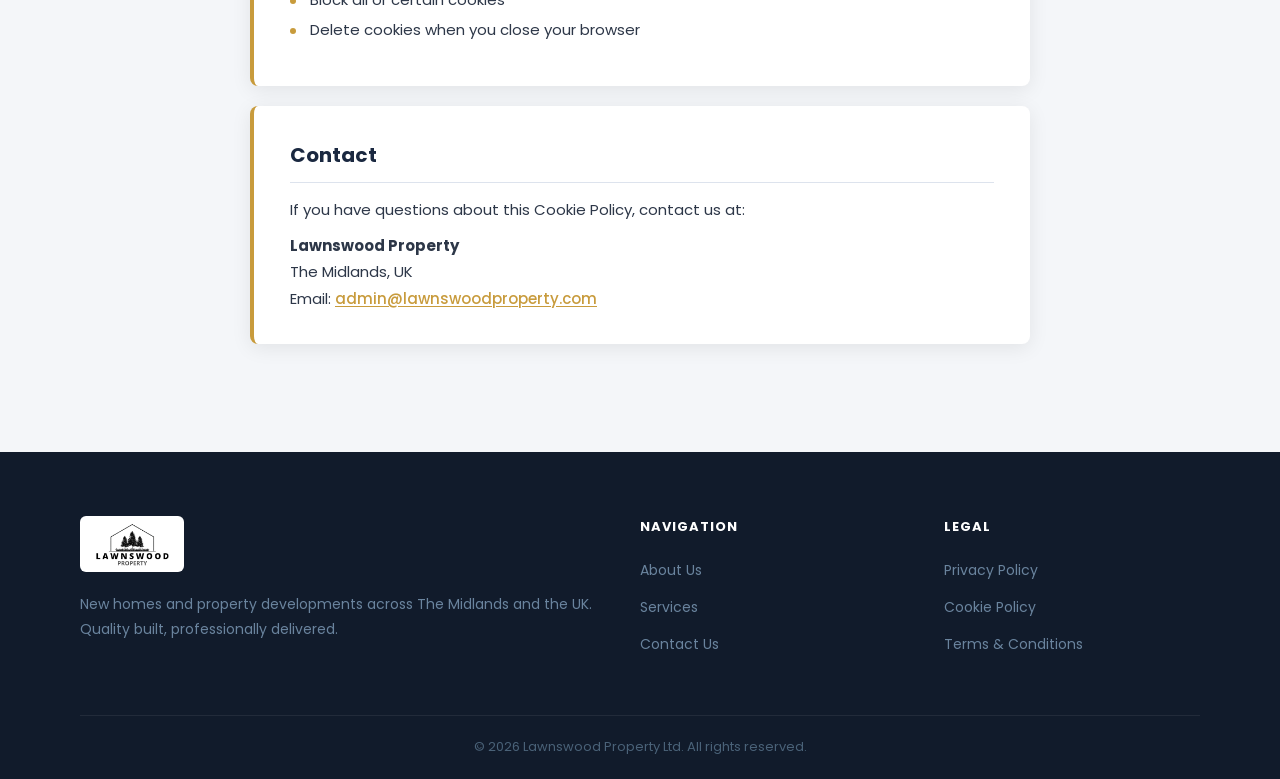
==== commit 084ff756: "Replace 'Midlands' with 'The Midlands' across all pages Co-Authored-By: Claude Sonnet 4.6 <noreply@a" ====
--- a/cookie-policy.html
+++ b/cookie-policy.html
@@ -106,7 +106,7 @@
         <div class="legal-section">
           <h2>Contact</h2>
           <p>If you have questions about this Cookie Policy, contact us at:</p>
-          <p><strong>Lawnswood Property</strong><br />Midlands, UK<br />Email: <a href="mailto:admin@lawnswoodproperty.com">admin@lawnswoodproperty.com</a></p>
+          <p><strong>Lawnswood Property</strong><br />The Midlands, UK<br />Email: <a href="mailto:admin@lawnswoodproperty.com">admin@lawnswoodproperty.com</a></p>
         </div>
 
       </div>
@@ -120,7 +120,7 @@
         <a href="index.html" class="logo footer-logo">
           <img src="lawnswood-logo.png" alt="Lawnswood Property" class="logo-img" />
         </a>
-        <p>New homes and property developments across Midlands and the UK. Quality built, professionally delivered.</p>
+        <p>New homes and property developments across The Midlands and the UK. Quality built, professionally delivered.</p>
       </div>
       <div class="footer-col">
         <h4>Navigation</h4>
